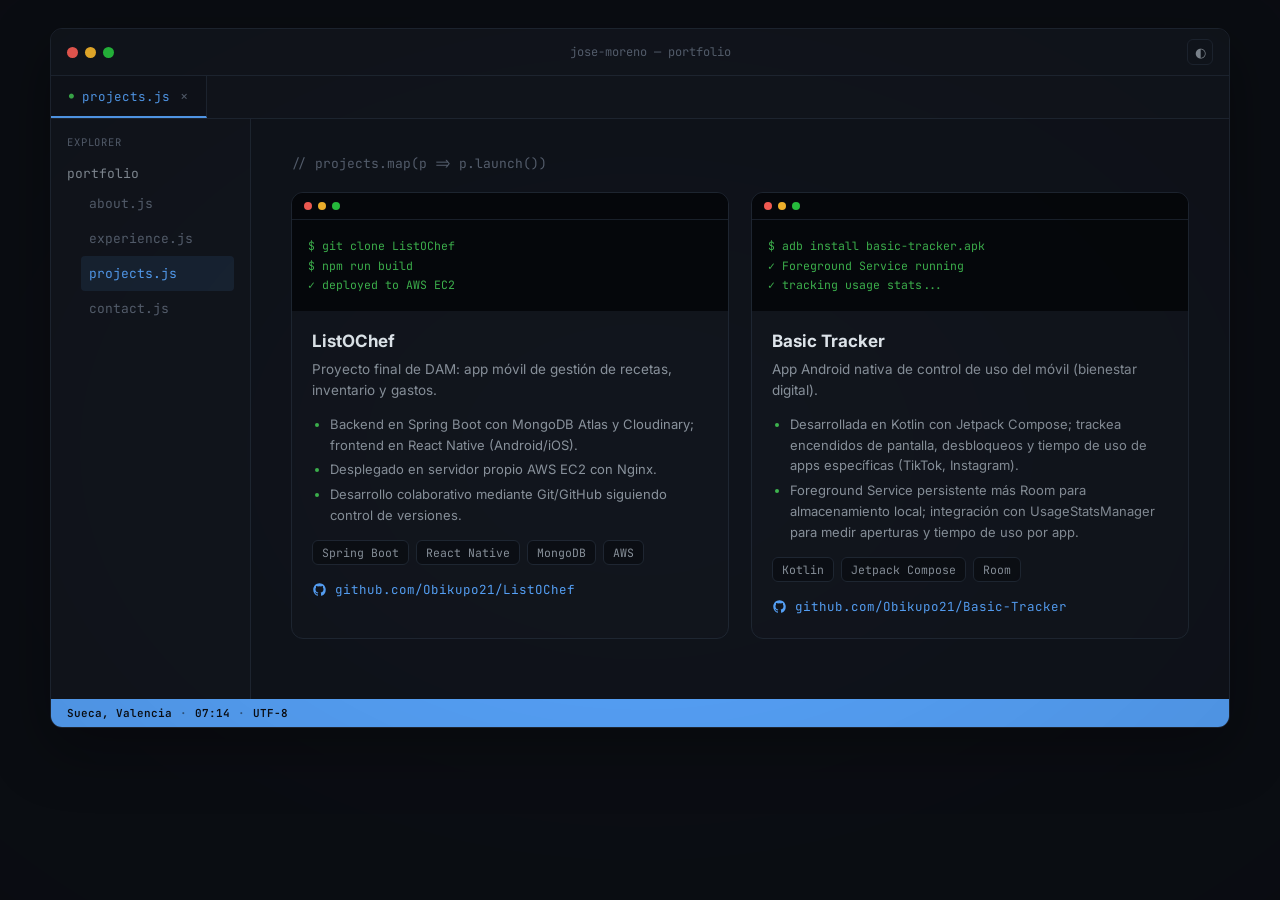
==== projects.html @ aa84f126 "Separar en secciones" ====
<!DOCTYPE html>
<html lang="es">
<head>
<meta charset="UTF-8">
<meta name="viewport" content="width=device-width, initial-scale=1.0">
<title>Proyectos — Jose Antonio Moreno</title>
<meta name="description" content="Proyectos de desarrollo de Jose Antonio Moreno Teruel: ListOChef y Basic Tracker.">
<link rel="preconnect" href="https://fonts.googleapis.com">
<link rel="preconnect" href="https://fonts.gstatic.com" crossorigin>
<link href="https://fonts.googleapis.com/css2?family=Inter:wght@400;500;600;700;800&family=JetBrains+Mono:wght@400;500;600;700&display=swap" rel="stylesheet">
<link rel="stylesheet" href="style.css">
</head>
<body>

<div class="crt-overlay" aria-hidden="true"></div>

<div class="ide">

  <div class="titlebar">
    <button class="hamburger" id="hamburger" aria-label="Abrir menú de navegación" aria-expanded="false" aria-controls="sidebar">
      <span></span><span></span><span></span>
    </button>
    <div class="dots"><span class="d red"></span><span class="d yellow"></span><span class="d green"></span></div>
    <div class="titlebar-name">jose-moreno &mdash; portfolio</div>
    <button class="theme-toggle" id="themeToggle" aria-label="Cambiar tema" title="Cambiar tema">&#9680;</button>
  </div>

  <div class="tabbar" aria-hidden="true">
    <div class="tab active">
      <span class="tab-icon">&#9679;</span><span>projects.js</span>
      <span class="tab-close">&times;</span>
    </div>
  </div>

  <div class="ide-body">

    <div class="sidebar-backdrop" id="sidebarBackdrop"></div>

    <aside class="sidebar" id="sidebar">
      <div class="sidebar-title">EXPLORER</div>
      <ul class="filetree">
        <li class="folder open">portfolio
          <ul>
            <li><a class="file" href="index.html">about.js</a></li>
            <li><a class="file" href="experience.html">experience.js</a></li>
            <li><a class="file active" href="projects.html" aria-current="page">projects.js</a></li>
            <li><a class="file" href="contact.html">contact.js</a></li>
          </ul>
        </li>
      </ul>
    </aside>

    <main class="panel">
      <p class="code-line comment">// projects.map(p =&gt; p.launch())</p>

      <div class="project-grid">
        <article class="project-card">
          <div class="project-window">
            <div class="pw-bar"><span class="d red"></span><span class="d yellow"></span><span class="d green"></span></div>
            <div class="pw-body">
              <pre>$ git clone ListOChef
$ npm run build
&#10003; deployed to AWS EC2</pre>
            </div>
          </div>
          <div class="project-info">
            <h3>ListOChef</h3>
            <p>Proyecto final de DAM: app móvil de gestión de recetas, inventario y gastos.</p>
            <ul>
              <li>Backend en Spring Boot con MongoDB Atlas y Cloudinary; frontend en React Native (Android/iOS).</li>
              <li>Desplegado en servidor propio AWS EC2 con Nginx.</li>
              <li>Desarrollo colaborativo mediante Git/GitHub siguiendo control de versiones.</li>
            </ul>
            <div class="tags">
              <span>Spring Boot</span><span>React Native</span><span>MongoDB</span><span>AWS</span>
            </div>
            <a class="project-link" href="https://github.com/Obikupo21/ListOChef" target="_blank" rel="noopener">
              <svg viewBox="0 0 24 24"><path d="M12 2C6.48 2 2 6.58 2 12.25c0 4.53 2.87 8.37 6.84 9.73.5.1.68-.22.68-.5 0-.24-.01-.87-.01-1.71-2.78.62-3.37-1.37-3.37-1.37-.46-1.19-1.11-1.51-1.11-1.51-.91-.63.07-.62.07-.62 1 .07 1.53 1.05 1.53 1.05.89 1.56 2.34 1.11 2.91.85.09-.66.35-1.11.63-1.37-2.22-.26-4.56-1.14-4.56-5.06 0-1.12.39-2.03 1.03-2.75-.1-.26-.45-1.31.1-2.72 0 0 .84-.28 2.75 1.05a9.3 9.3 0 0 1 5 0c1.91-1.33 2.75-1.05 2.75-1.05.55 1.41.2 2.46.1 2.72.64.72 1.03 1.63 1.03 2.75 0 3.93-2.34 4.79-4.57 5.05.36.32.68.94.68 1.9 0 1.37-.01 2.47-.01 2.81 0 .28.18.61.69.5A10.26 10.26 0 0 0 22 12.25C22 6.58 17.52 2 12 2z"/></svg>
              github.com/Obikupo21/ListOChef
            </a>
          </div>
        </article>

        <article class="project-card">
          <div class="project-window">
            <div class="pw-bar"><span class="d red"></span><span class="d yellow"></span><span class="d green"></span></div>
            <div class="pw-body">
              <pre>$ adb install basic-tracker.apk
&#10003; Foreground Service running
&#10003; tracking usage stats...</pre>
            </div>
          </div>
          <div class="project-info">
            <h3>Basic Tracker</h3>
            <p>App Android nativa de control de uso del móvil (bienestar digital).</p>
            <ul>
              <li>Desarrollada en Kotlin con Jetpack Compose; trackea encendidos de pantalla, desbloqueos y tiempo de uso de apps específicas (TikTok, Instagram).</li>
              <li>Foreground Service persistente más Room para almacenamiento local; integración con UsageStatsManager para medir aperturas y tiempo de uso por app.</li>
            </ul>
            <div class="tags">
              <span>Kotlin</span><span>Jetpack Compose</span><span>Room</span>
            </div>
            <a class="project-link" href="https://github.com/Obikupo21/Basic-Tracker" target="_blank" rel="noopener">
              <svg viewBox="0 0 24 24"><path d="M12 2C6.48 2 2 6.58 2 12.25c0 4.53 2.87 8.37 6.84 9.73.5.1.68-.22.68-.5 0-.24-.01-.87-.01-1.71-2.78.62-3.37-1.37-3.37-1.37-.46-1.19-1.11-1.51-1.11-1.51-.91-.63.07-.62.07-.62 1 .07 1.53 1.05 1.53 1.05.89 1.56 2.34 1.11 2.91.85.09-.66.35-1.11.63-1.37-2.22-.26-4.56-1.14-4.56-5.06 0-1.12.39-2.03 1.03-2.75-.1-.26-.45-1.31.1-2.72 0 0 .84-.28 2.75 1.05a9.3 9.3 0 0 1 5 0c1.91-1.33 2.75-1.05 2.75-1.05.55 1.41.2 2.46.1 2.72.64.72 1.03 1.63 1.03 2.75 0 3.93-2.34 4.79-4.57 5.05.36.32.68.94.68 1.9 0 1.37-.01 2.47-.01 2.81 0 .28.18.61.69.5A10.26 10.26 0 0 0 22 12.25C22 6.58 17.52 2 12 2z"/></svg>
              github.com/Obikupo21/Basic-Tracker
            </a>
          </div>
        </article>
      </div>

    </main>
  </div>

  <div class="statusbar">
    <span>Sueca, Valencia</span>
    <span class="statusbar-sep">&middot;</span>
    <span id="statusClock"></span>
    <span class="statusbar-sep">&middot;</span>
    <span>UTF-8</span>
  </div>
</div>

<script src="script.js"></script>
</body>
</html>
---- style.css ----
:root{
  --bg:#0b0e14;
  --panel:#0f131b;
  --panel-2:#11151d;
  --line:#1f2733;
  --ink:#e6edf3;
  --ink-soft:#8b949e;
  --ink-faint:#5a6474;
  --accent:#58a6ff;
  --accent-2:#3fb950;
  --purple:#d2a8ff;
  --str:#a5d6ff;
  --font-sans:'Inter', -apple-system, BlinkMacSystemFont, 'Segoe UI', sans-serif;
  --font-mono:'JetBrains Mono', 'SFMono-Regular', Consolas, monospace;
}

:root[data-theme="light"]{
  --bg:#f4f6fa;
  --panel:#ffffff;
  --panel-2:#f0f2f7;
  --line:#e2e8f0;
  --ink:#1b2430;
  --ink-soft:#5a6474;
  --ink-faint:#8a93a4;
  --accent:#2563eb;
  --accent-2:#16a34a;
  --purple:#7c3aed;
  --str:#0369a1;
}

*{ box-sizing:border-box; }

html,body{
  margin:0;
  background:var(--bg);
  color:var(--ink);
  font-family:var(--font-sans);
  -webkit-font-smoothing:antialiased;
}

a{ color:inherit; }

.crt-overlay{
  position:fixed; inset:0; pointer-events:none; z-index:50;
  background:radial-gradient(ellipse at center, transparent 0%, rgba(0,0,0,.15) 100%);
  mix-blend-mode:multiply;
}
:root[data-theme="light"] .crt-overlay{ display:none; }

.ide{
  max-width:1180px;
  margin:28px auto;
  border:1px solid var(--line);
  border-radius:12px;
  overflow:hidden;
  box-shadow:0 20px 60px rgba(0,0,0,.35);
  background:var(--panel);
}

.titlebar{
  display:flex; align-items:center; gap:12px;
  padding:10px 16px;
  background:var(--panel-2);
  border-bottom:1px solid var(--line);
}
.dots{ display:flex; gap:7px; }
.d{ width:11px; height:11px; border-radius:50%; display:inline-block; }
.d.red{ background:#ff5f57; }
.d.yellow{ background:#febc2e; }
.d.green{ background:#28c840; }
.titlebar-name{
  flex:1; text-align:center; font-family:var(--font-mono); font-size:12px; color:var(--ink-faint);
}
.theme-toggle{
  background:none; border:1px solid var(--line); color:var(--ink-soft);
  width:26px; height:26px; border-radius:6px; cursor:pointer; font-size:13px; line-height:1;
  flex-shrink:0;
}
.theme-toggle:hover{ color:var(--accent); border-color:var(--accent); }

.hamburger{
  display:flex; flex-direction:column; justify-content:center; gap:4px;
  width:26px; height:26px; background:none; border:none; cursor:pointer; padding:0; flex-shrink:0;
}
.hamburger span{ display:block; height:2px; background:var(--ink-soft); border-radius:2px; }
@media(min-width:900px){ .hamburger{ display:none; } }

/* Tab bar — shows the currently open file, purely informational (no click affordance) */
.tabbar{
  display:flex; background:var(--panel-2); border-bottom:1px solid var(--line);
}
.tab{
  font-family:var(--font-mono); font-size:12.5px;
  padding:11px 18px; white-space:nowrap;
  display:flex; align-items:center; gap:8px;
  color:var(--accent); background:var(--panel);
  border-right:1px solid var(--line); border-bottom:2px solid var(--accent);
}
.tab-icon{ font-size:8px; color:var(--accent-2); }
.tab-close{ color:var(--ink-faint); font-size:14px; margin-left:2px; }

/* Body layout */
.ide-body{ display:flex; min-height:560px; position:relative; }

.sidebar-title{
  font-size:10.5px; letter-spacing:.08em; color:var(--ink-faint); padding:0 16px 10px;
  font-family:var(--font-mono);
}
.filetree{ list-style:none; margin:0; padding:0; font-family:var(--font-mono); font-size:13px; }
.filetree .folder{ padding:6px 16px; color:var(--ink-soft); }
.filetree .folder > ul{ list-style:none; margin:4px 0 0; padding:0 0 0 14px; }
.filetree .file{
  display:block; padding:9px 8px; border-radius:4px; color:var(--ink-faint);
  text-decoration:none; cursor:pointer;
}
.filetree .file:hover{ color:var(--ink-soft); }
.filetree .file.active{ color:var(--accent); background:rgba(88,166,255,.1); }

.sidebar{
  width:200px; flex-shrink:0; background:var(--panel-2);
  border-right:1px solid var(--line); padding:16px 0;
}
.sidebar-backdrop{ display:none; }

@media(max-width:899px){
  .sidebar{
    position:fixed; top:0; left:0; bottom:0; z-index:60;
    transform:translateX(-100%); transition:transform .25s ease;
    box-shadow:8px 0 24px rgba(0,0,0,.3);
  }
  .sidebar.open{ transform:translateX(0); }
  .sidebar-backdrop{
    display:block; position:fixed; inset:0; background:rgba(0,0,0,.45);
    opacity:0; pointer-events:none; transition:opacity .25s ease; z-index:55;
  }
  .sidebar-backdrop.open{ opacity:1; pointer-events:auto; }
  .filetree .file{ padding:11px 10px; font-size:14px; }
}

.panel{
  flex:1; min-width:0; padding:36px 40px 60px;
  animation:fadeIn .35s ease;
}
@keyframes fadeIn{ from{opacity:0; transform:translateY(6px);} to{opacity:1; transform:none;} }

.code-line{
  font-family:var(--font-mono); font-size:13px; margin:0 0 4px; color:var(--ink-soft);
}
.comment{ color:var(--ink-faint); }
.kw{ color:#ff7b72; }
.var, .fn{ color:var(--purple); }
.prop{ color:var(--accent); }
.str{ color:var(--str); }
.indent{ padding-left:22px; }

/* Hero */
.hero{ margin:20px 0 40px; padding-top:8px; }
.hero h1{
  font-family:var(--font-sans); font-size:38px; font-weight:800; margin:0 0 8px; letter-spacing:-.01em;
}
.cursor-blink{ color:var(--accent); animation:blink 1s step-end infinite; }
@keyframes blink{ 50%{ opacity:0; } }
.hero-role{ font-size:15px; color:var(--accent); margin:0 0 18px; }
.hero-role .sep{ color:var(--ink-faint); margin:0 6px; }
.hero-text{ font-size:14.5px; line-height:1.7; color:var(--ink-soft); max-width:640px; margin:0 0 26px; }

.hero-actions{ display:flex; gap:12px; flex-wrap:wrap; }
.btn{
  font-family:var(--font-mono); font-size:13px; font-weight:500; text-decoration:none;
  padding:10px 18px; border-radius:8px; cursor:pointer; border:1px solid var(--line);
}
.btn-primary{ background:var(--accent); color:#0b0e14; border-color:var(--accent); font-weight:700; }
.btn-primary:hover{ opacity:.9; }
.btn-ghost{ color:var(--ink); }
.btn-ghost:hover{ border-color:var(--accent); color:var(--accent); }

.block{ margin-top:38px; }

.skill-grid{
  display:grid; grid-template-columns:repeat(auto-fit, minmax(220px,1fr)); gap:14px; margin-top:14px;
}
.skill-card{
  background:var(--panel-2); border:1px solid var(--line); border-radius:10px; padding:16px;
}
.skill-card h4{
  margin:0 0 10px; font-size:11.5px; text-transform:uppercase; letter-spacing:.06em; color:var(--ink-faint);
  font-family:var(--font-mono);
}
.tags{ display:flex; flex-wrap:wrap; gap:7px; }
.tags span{
  font-size:11.5px; font-family:var(--font-mono); color:var(--ink-soft);
  background:var(--bg); border:1px solid var(--line); padding:4px 9px; border-radius:6px;
}

.edu-list{ display:flex; flex-direction:column; gap:12px; margin-top:14px; }
.edu-item{
  padding:14px 16px; background:var(--panel-2); border:1px solid var(--line); border-radius:10px;
  border-left:3px solid var(--accent);
}
.edu-item h4{ margin:0 0 4px; font-size:14px; }
.edu-item span{ font-size:12.5px; color:var(--ink-faint); font-family:var(--font-mono); }

.timeline{ margin-top:24px; display:flex; flex-direction:column; gap:0; }
.tl-item{ display:flex; gap:20px; position:relative; padding-bottom:36px; }
.tl-item:last-child{ padding-bottom:0; }
.tl-item::before{
  content:''; position:absolute; left:5px; top:16px; bottom:0; width:1px; background:var(--line);
}
.tl-item:last-child::before{ display:none; }
.tl-dot{
  width:11px; height:11px; border-radius:50%; background:var(--accent); flex-shrink:0; margin-top:4px;
  box-shadow:0 0 0 4px rgba(88,166,255,.15);
}
.tl-content{ flex:1; }
.tl-head{ display:flex; justify-content:space-between; gap:12px; flex-wrap:wrap; align-items:baseline; }
.tl-head h3{ margin:0; font-size:16px; }
.tl-date{ font-family:var(--font-mono); font-size:12px; color:var(--ink-faint); white-space:nowrap; }
.tl-company{ margin:4px 0 10px; font-size:13px; color:var(--accent); font-weight:600; }
.tl-content ul{ margin:0; padding-left:18px; }
.tl-content li{ font-size:13.5px; line-height:1.6; color:var(--ink-soft); margin-bottom:5px; }
.tl-content li::marker{ color:var(--accent-2); }

.project-grid{
  display:grid; grid-template-columns:repeat(auto-fit, minmax(320px,1fr)); gap:22px; margin-top:20px;
}
.project-card{
  background:var(--panel-2); border:1px solid var(--line); border-radius:12px; overflow:hidden;
}
.project-window{ background:#05070b; }
.pw-bar{ display:flex; gap:6px; padding:9px 12px; border-bottom:1px solid #1a212c; }
.pw-bar .d{ width:8px; height:8px; }
.pw-body{ padding:16px; }
.pw-body pre{
  margin:0; font-family:var(--font-mono); font-size:11.5px; line-height:1.7; color:var(--accent-2);
  white-space:pre-wrap;
}
.project-info{ padding:20px; }
.project-info h3{ margin:0 0 8px; font-size:17px; }
.project-info p{ margin:0 0 12px; font-size:13.5px; color:var(--ink-soft); line-height:1.6; }
.project-info ul{ margin:0 0 14px; padding-left:18px; }
.project-info li{ font-size:13px; color:var(--ink-soft); line-height:1.6; margin-bottom:4px; }
.project-info li::marker{ color:var(--accent-2); }
.project-info .tags{ margin-bottom:16px; }
.project-link{
  display:inline-flex; align-items:center; gap:8px; font-size:12.5px; font-family:var(--font-mono);
  color:var(--accent); text-decoration:none;
}
.project-link:hover{ text-decoration:underline; }
.project-link svg{ width:15px; height:15px; fill:currentColor; }

.contact-grid{
  display:grid; grid-template-columns:repeat(auto-fit, minmax(240px,1fr)); gap:14px; margin-top:28px;
}
.contact-card{
  display:flex; align-items:center; gap:14px; padding:18px; text-decoration:none;
  background:var(--panel-2); border:1px solid var(--line); border-radius:12px;
  transition:border-color .15s, transform .15s;
}
.contact-card:hover{ border-color:var(--accent); transform:translateY(-2px); }
.contact-card svg{ width:24px; height:24px; fill:var(--accent); flex-shrink:0; }
.contact-card h4{ margin:0 0 3px; font-size:13.5px; }
.contact-card span{ font-size:12px; color:var(--ink-faint); font-family:var(--font-mono); word-break:break-word; }

.statusbar{
  display:flex; gap:8px; align-items:center; padding:7px 16px;
  background:var(--accent); color:#0b0e14; font-size:11px; font-family:var(--font-mono); font-weight:600;
}
.statusbar-sep{ opacity:.5; }

@media(max-width:640px){
  .ide{ margin:0; border-radius:0; border:none; }
  .panel{ padding:26px 20px 50px; }
  .hero h1{ font-size:28px; }
  .tab{ padding:10px 14px; font-size:11.5px; }
}
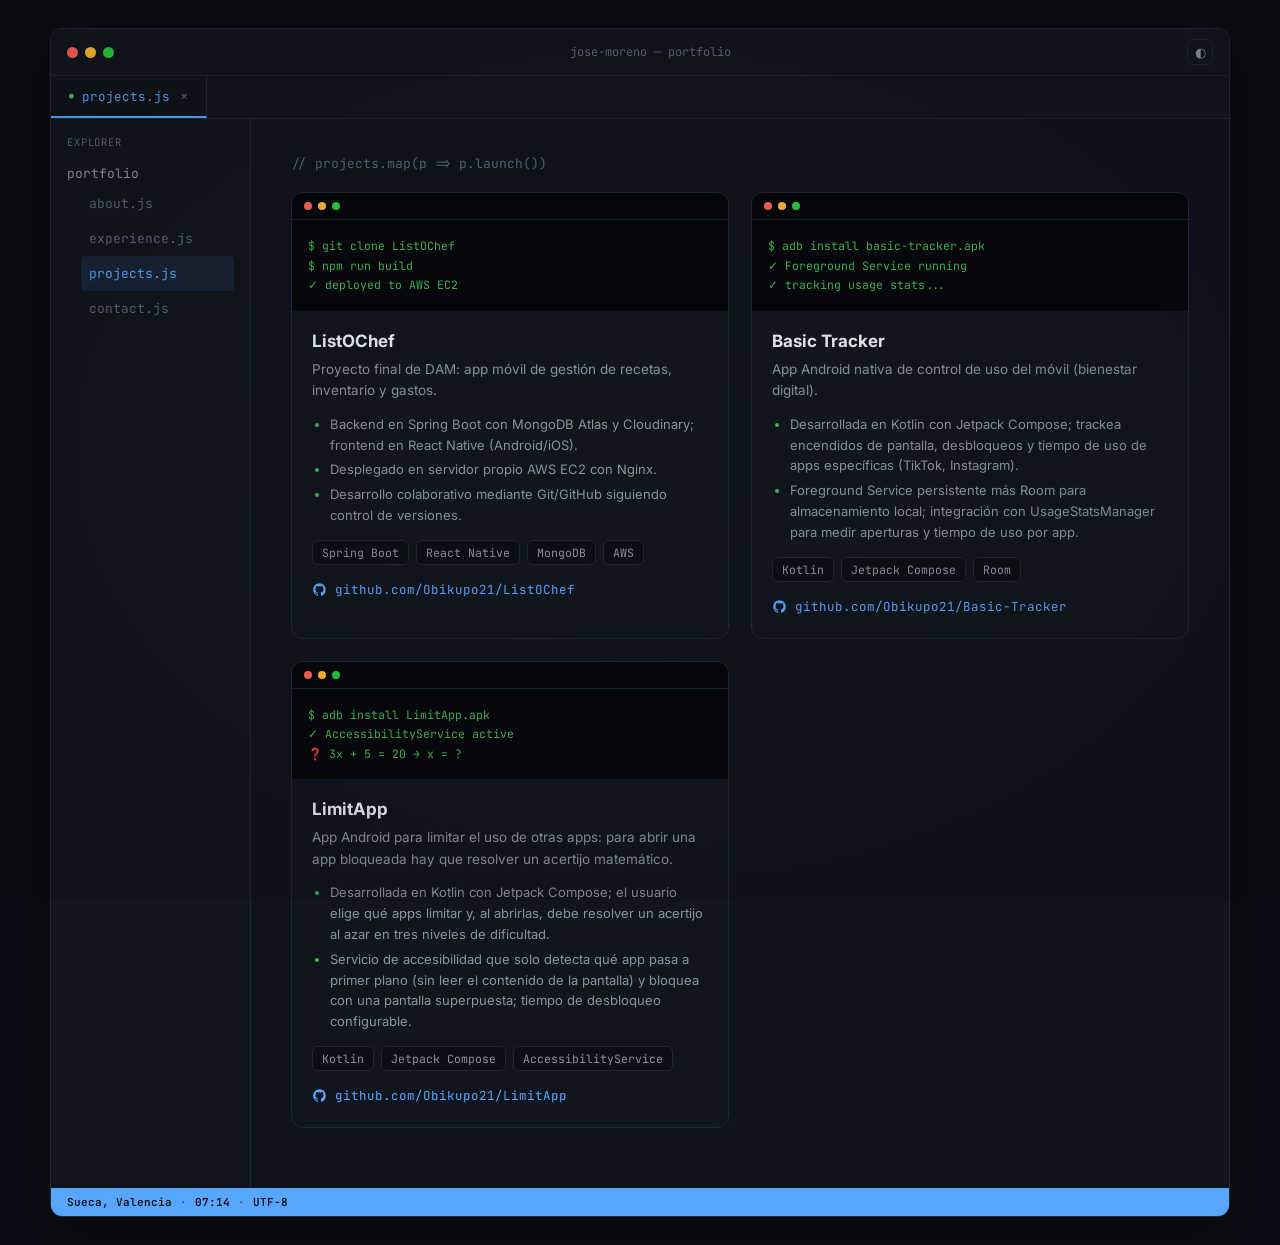
==== commit 825d8ab7: "New app target" ====
--- a/projects.html
+++ b/projects.html
@@ -4,7 +4,7 @@
 <meta charset="UTF-8">
 <meta name="viewport" content="width=device-width, initial-scale=1.0">
 <title>Proyectos — Jose Antonio Moreno</title>
-<meta name="description" content="Proyectos de desarrollo de Jose Antonio Moreno Teruel: ListOChef y Basic Tracker.">
+<meta name="description" content="Proyectos de desarrollo de Jose Antonio Moreno Teruel: ListOChef, Basic Tracker y LimitApp.">
 <link rel="preconnect" href="https://fonts.googleapis.com">
 <link rel="preconnect" href="https://fonts.gstatic.com" crossorigin>
 <link href="https://fonts.googleapis.com/css2?family=Inter:wght@400;500;600;700;800&family=JetBrains+Mono:wght@400;500;600;700&display=swap" rel="stylesheet">
@@ -106,6 +106,32 @@
             </a>
           </div>
         </article>
+
+        <article class="project-card">
+          <div class="project-window">
+            <div class="pw-bar"><span class="d red"></span><span class="d yellow"></span><span class="d green"></span></div>
+            <div class="pw-body">
+              <pre>$ adb install LimitApp.apk
+&#10003; AccessibilityService active
+&#10067; 3x + 5 = 20 &rarr; x = ?</pre>
+            </div>
+          </div>
+          <div class="project-info">
+            <h3>LimitApp</h3>
+            <p>App Android para limitar el uso de otras apps: para abrir una app bloqueada hay que resolver un acertijo matemático.</p>
+            <ul>
+              <li>Desarrollada en Kotlin con Jetpack Compose; el usuario elige qué apps limitar y, al abrirlas, debe resolver un acertijo al azar en tres niveles de dificultad.</li>
+              <li>Servicio de accesibilidad que solo detecta qué app pasa a primer plano (sin leer el contenido de la pantalla) y bloquea con una pantalla superpuesta; tiempo de desbloqueo configurable.</li>
+            </ul>
+            <div class="tags">
+              <span>Kotlin</span><span>Jetpack Compose</span><span>AccessibilityService</span>
+            </div>
+            <a class="project-link" href="https://github.com/Obikupo21/LimitApp" target="_blank" rel="noopener">
+              <svg viewBox="0 0 24 24"><path d="M12 2C6.48 2 2 6.58 2 12.25c0 4.53 2.87 8.37 6.84 9.73.5.1.68-.22.68-.5 0-.24-.01-.87-.01-1.71-2.78.62-3.37-1.37-3.37-1.37-.46-1.19-1.11-1.51-1.11-1.51-.91-.63.07-.62.07-.62 1 .07 1.53 1.05 1.53 1.05.89 1.56 2.34 1.11 2.91.85.09-.66.35-1.11.63-1.37-2.22-.26-4.56-1.14-4.56-5.06 0-1.12.39-2.03 1.03-2.75-.1-.26-.45-1.31.1-2.72 0 0 .84-.28 2.75 1.05a9.3 9.3 0 0 1 5 0c1.91-1.33 2.75-1.05 2.75-1.05.55 1.41.2 2.46.1 2.72.64.72 1.03 1.63 1.03 2.75 0 3.93-2.34 4.79-4.57 5.05.36.32.68.94.68 1.9 0 1.37-.01 2.47-.01 2.81 0 .28.18.61.69.5A10.26 10.26 0 0 0 22 12.25C22 6.58 17.52 2 12 2z"/></svg>
+              github.com/Obikupo21/LimitApp
+            </a>
+          </div>
+        </article>
       </div>
 
     </main>
